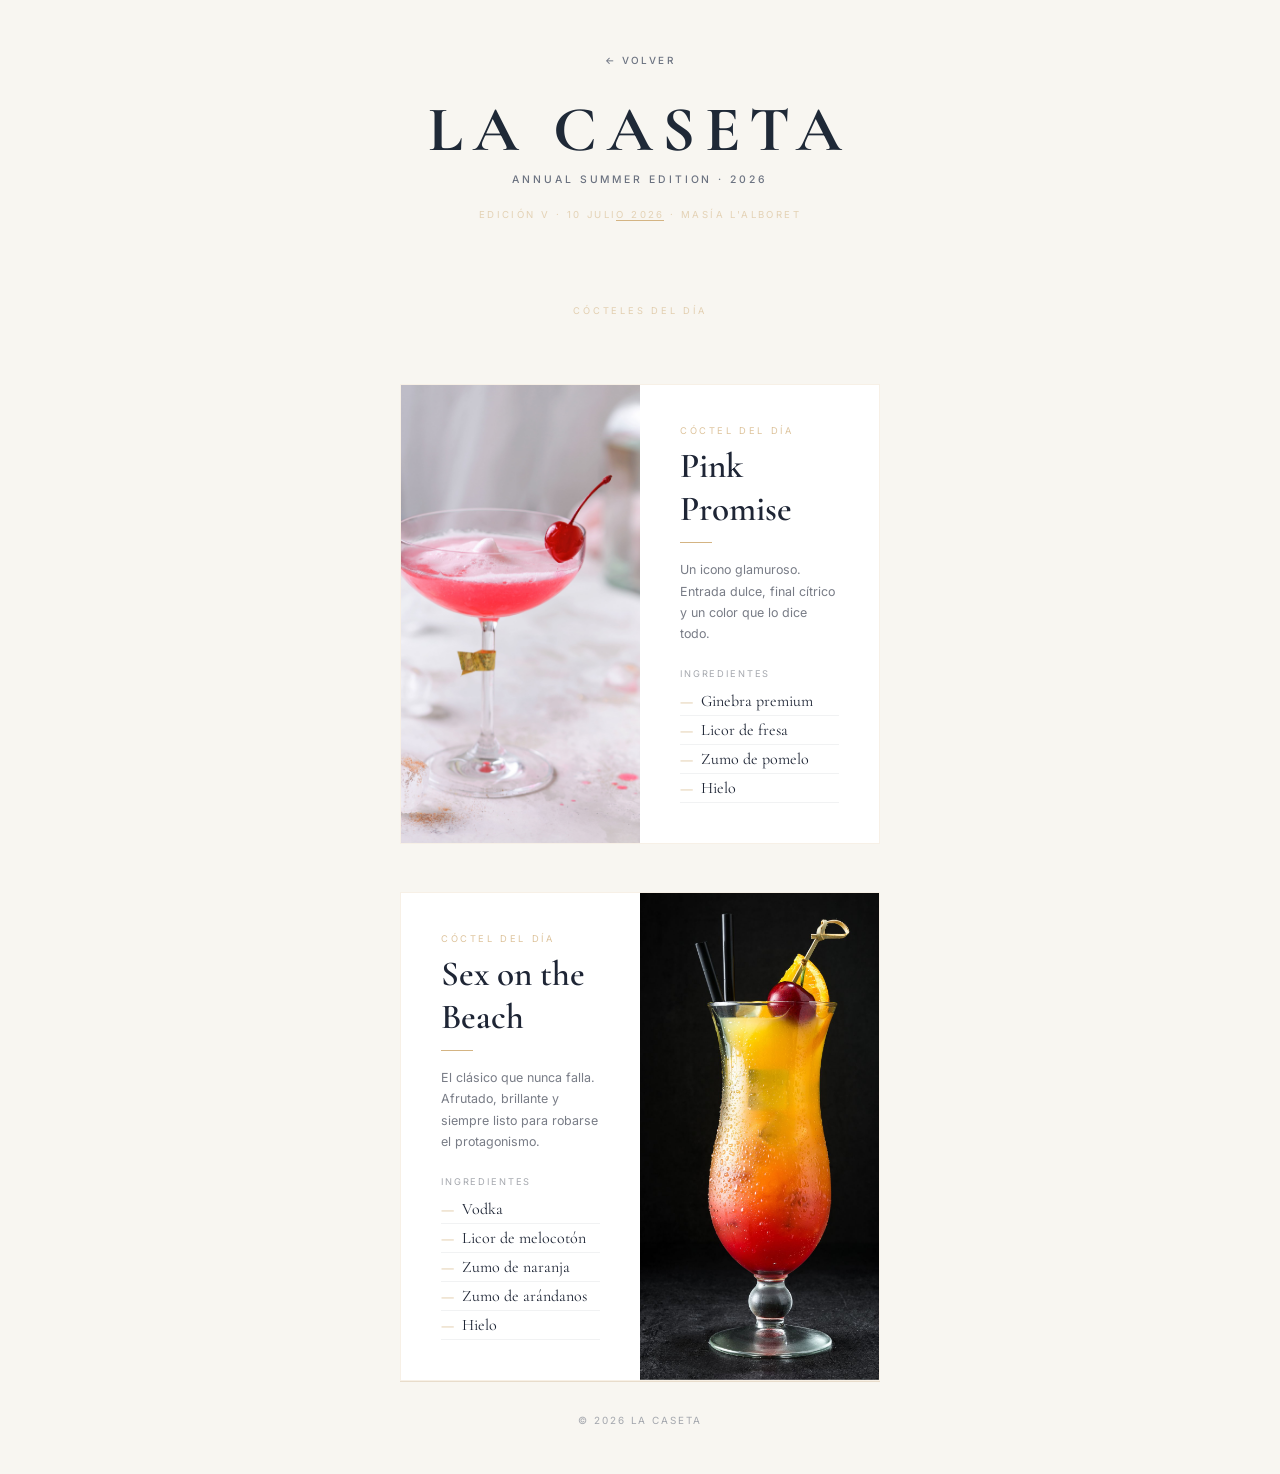
==== cocteles.html @ afa16cf3 "feat: nuevas páginas menú y cócteles con imágenes HTML: - Añadida menu.html con layout de platos por" ====
<!DOCTYPE html>
<html lang="es">
<head>
  <meta charset="UTF-8" />
  <meta name="viewport" content="width=device-width, initial-scale=1.0" />
  <title>La Caseta · Cócteles</title>
  <meta name="description" content="La Caseta — Cócteles de la noche. Edición V · 10 Julio 2026." />
  <meta property="og:title" content="La Caseta · Cócteles 2026" />
  <meta property="og:description" content="Cócteles del día · La Caseta V · 10 Julio 2026." />
  <meta property="og:type" content="website" />
  <meta property="og:image" content="assets/logos/og-image.png" />
  <link rel="icon" type="image/png" sizes="32x32" href="assets/logos/favicon-32x32.png" />
  <link rel="icon" type="image/png" sizes="16x16" href="assets/logos/favicon-16x16.png" />
  <link rel="apple-touch-icon" sizes="180x180" href="assets/logos/apple-touch-icon.png" />
  <link rel="preconnect" href="https://fonts.googleapis.com" />
  <link rel="preconnect" href="https://fonts.gstatic.com" crossorigin />
  <link href="https://fonts.googleapis.com/css2?family=Cormorant+Garamond:ital,wght@0,400;0,600;0,700;1,400&family=Inter:wght@400;500&display=swap" rel="stylesheet" />
  <link rel="stylesheet" href="css/variables.css" />
  <link rel="stylesheet" href="css/base.css" />
  <link rel="stylesheet" href="css/animations.css" />
  <link rel="stylesheet" href="css/links.css" />
  <style>
    .menu-event-subtitle {
      font-family: var(--font-body, Inter, sans-serif);
      font-size: 0.6rem;
      letter-spacing: 0.25em;
      text-transform: uppercase;
      color: rgba(212, 180, 131, 0.55);
      margin: 0.5rem 0 0;
    }

    .cocktails-section-label {
      font-family: var(--font-body, Inter, sans-serif);
      font-size: 0.58rem;
      letter-spacing: 0.3em;
      text-transform: uppercase;
      color: rgba(212, 180, 131, 0.6);
      margin: 2.5rem 0 1.75rem;
      display: block;
      text-align: center;
    }

    .cocktails-list {
      display: flex;
      flex-direction: column;
      gap: 3rem;
      margin-top: 2.5rem;
    }

    .cocktail-card {
      display: grid;
      grid-template-columns: 1fr 1fr;
      border: 1px solid rgba(212,180,131,0.2);
      overflow: hidden;
      background: #fff;
    }

    .cocktail-card--reverse {
      direction: rtl;
    }

    .cocktail-card--reverse > * {
      direction: ltr;
    }

    .cocktail-img-wrap {
      width: 100%;
      height: 100%;
      min-height: 360px;
      overflow: hidden;
    }

    .cocktail-img {
      width: 100%;
      height: 100%;
      object-fit: cover;
      transition: transform 0.6s ease;
    }

    .cocktail-card:hover .cocktail-img {
      transform: scale(1.04);
    }

    .cocktail-body {
      padding: 2.5rem;
      display: flex;
      flex-direction: column;
      justify-content: center;
    }

    .cocktail-label {
      font-family: 'Inter', sans-serif;
      font-size: 0.58rem;
      letter-spacing: 0.28em;
      text-transform: uppercase;
      color: rgba(212,180,131,0.8);
      margin: 0 0 0.5rem;
    }

    .cocktail-name {
      font-family: 'Cormorant Garamond', Georgia, serif;
      font-size: 2.2rem;
      font-weight: 600;
      color: #1e2535;
      margin: 0 0 0.75rem;
    }

    .cocktail-divider {
      display: block;
      width: 32px;
      height: 1px;
      background: #D4B483;
      margin-bottom: 1rem;
    }

    .cocktail-desc {
      font-family: 'Inter', sans-serif;
      font-size: 0.78rem;
      color: rgba(30,37,53,0.6);
      line-height: 1.7;
      margin: 0 0 1.5rem;
    }

    .cocktail-ingredients-label {
      font-family: 'Inter', sans-serif;
      font-size: 0.58rem;
      letter-spacing: 0.2em;
      text-transform: uppercase;
      color: rgba(30,37,53,0.4);
      margin: 0 0 0.5rem;
    }

    .cocktail-ingredients {
      list-style: none;
      padding: 0;
      margin: 0;
    }

    .cocktail-ingredients li {
      font-family: 'Cormorant Garamond', Georgia, serif;
      font-size: 1rem;
      color: #1e2535;
      padding: 0.25rem 0;
      border-bottom: 1px solid rgba(30,37,53,0.06);
    }

    .cocktail-ingredients li::before {
      content: '—';
      color: #D4B483;
      margin-right: 0.5rem;
    }

    @media (max-width: 600px) {
      .cocktail-card,
      .cocktail-card--reverse {
        grid-template-columns: 1fr;
        direction: ltr;
      }
      .cocktail-img-wrap {
        min-height: 240px;
      }
    }
  </style>
</head>

<body class="page-links">

  <div class="links-wrapper">

    <header class="links-header">
      <a href="links.html" class="links-back">Volver</a>
      <h1 class="links-title">La&nbsp;Caseta</h1>
      <p class="links-subtitle">Annual Summer Edition · 2026</p>
      <p class="menu-event-subtitle">Edición V · 10 Julio 2026 · Masía L'Alboret</p>
      <span class="header-line"></span>
    </header>

    <span class="cocktails-section-label">Cócteles del día</span>

    <div class="cocktails-list">

      <div class="cocktail-card">
        <div class="cocktail-img-wrap">
          <img src="assets/img/coctels/pinki-promise.jpg" alt="Pink Promise" class="cocktail-img" />
        </div>
        <div class="cocktail-body">
          <p class="cocktail-label">Cóctel del día</p>
          <h3 class="cocktail-name">Pink Promise</h3>
          <span class="cocktail-divider"></span>
          <p class="cocktail-desc">Un icono glamuroso. Entrada dulce, final cítrico y un color que lo dice todo.</p>
          <p class="cocktail-ingredients-label">Ingredientes</p>
          <ul class="cocktail-ingredients">
            <li>Ginebra premium</li>
            <li>Licor de fresa</li>
            <li>Zumo de pomelo</li>
            <li>Hielo</li>
          </ul>
        </div>
      </div>

      <div class="cocktail-card cocktail-card--reverse">
        <div class="cocktail-img-wrap">
          <img src="assets/img/coctels/sex-on-the-beach.jpg" alt="Sex on the Beach" class="cocktail-img" />
        </div>
        <div class="cocktail-body">
          <p class="cocktail-label">Cóctel del día</p>
          <h3 class="cocktail-name">Sex on the Beach</h3>
          <span class="cocktail-divider"></span>
          <p class="cocktail-desc">El clásico que nunca falla. Afrutado, brillante y siempre listo para robarse el protagonismo.</p>
          <p class="cocktail-ingredients-label">Ingredientes</p>
          <ul class="cocktail-ingredients">
            <li>Vodka</li>
            <li>Licor de melocotón</li>
            <li>Zumo de naranja</li>
            <li>Zumo de arándanos</li>
            <li>Hielo</li>
          </ul>
        </div>
      </div>

    </div>

    <footer class="links-footer">
      <p>© 2026 La Caseta</p>
    </footer>

  </div>

</body>
</html>
---- css/variables.css ----
/* ─── DESIGN TOKENS ──────────────────────────────────────────── */
:root {
  /* Colors */
  --color-white:    #FFFFFF;
  --color-ivory:    #F8F6F1;
  --color-sand:     #E8DCCB;
  --color-gold:     #D4B483;
  --color-gold-dim: rgba(212, 180, 131, 0.35);
  --color-blue:     #5E8FA8;
  --color-sage:     #B7C4B1;
  --color-gray:     #6B7280;
  --color-dark:     #1F2937;
  --color-dark-90:  rgba(31, 41, 55, 0.9);

  /* Typography */
  --font-display: 'Cormorant Garamond', Georgia, serif;
  --font-body:    'Inter', system-ui, sans-serif;

  /* Spacing scale */
  --space-xs:  0.5rem;
  --space-sm:  1rem;
  --space-md:  2rem;
  --space-lg:  4rem;
  --space-xl:  7rem;
  --space-2xl: 10rem;

  /* Motion */
  --ease-out:      cubic-bezier(0.22, 1, 0.36, 1);
  --ease-expo-out: cubic-bezier(0.16, 1, 0.3, 1);
  --ease-in-out:   cubic-bezier(0.65, 0, 0.35, 1);
  --duration-fast:   200ms;
  --duration-base:   350ms;
  --duration-slow:   700ms;

  /* Color extras */
  --color-gold-subtle: rgba(212, 180, 131, 0.12);
  --color-blue-focus:  rgba(94, 143, 168, 0.35);

  /* Nav */
  --nav-height: 64px;
}
---- css/base.css ----
/* ─── RESET ──────────────────────────────────────────────────── */
*, *::before, *::after {
  box-sizing: border-box;
  margin: 0;
  padding: 0;
}

html {
  scroll-behavior: smooth;
  -webkit-text-size-adjust: 100%;
}

body {
  font-family: var(--font-body);
  background-color: var(--color-white);
  color: var(--color-dark);
  overflow-x: hidden;
  -webkit-font-smoothing: antialiased;
}

img, picture, video, canvas, svg {
  display: block;
  max-width: 100%;
}

a {
  color: inherit;
}

button {
  font-family: inherit;
}

/* ─── SCROLLBAR ──────────────────────────────────────────────── */
::-webkit-scrollbar        { width: 5px; }
::-webkit-scrollbar-track  { background: var(--color-ivory); }
::-webkit-scrollbar-thumb  { background: var(--color-gold); }

/* ─── FOCUS VISIBLE ──────────────────────────────────────────── */
:focus { outline: none; }

:focus-visible {
  outline: 2px solid var(--color-blue);
  outline-offset: 3px;
}

/* Tighten focus ring for links inside dark backgrounds */
#proxima :focus-visible,
footer :focus-visible {
  outline-color: var(--color-gold);
}

/* ─── REDUCED MOTION ─────────────────────────────────────────── */
@media (prefers-reduced-motion: reduce) {
  *, *::before, *::after {
    animation-duration: 0.01ms !important;
    transition-duration: 0.01ms !important;
  }
  html { scroll-behavior: auto; }
}

@media (max-width: 768px) {
  html, body {
    overflow-x: hidden;
    max-width: 100vw;
  }
}

/* ─── UTILITY CLASSES ────────────────────────────────────────── */
.section-label {
  display: block;
  font-family: var(--font-body);
  font-size: 0.72rem;
  font-weight: 500;
  letter-spacing: 0.28em;
  text-transform: uppercase;
  color: var(--color-gray);
}

.section-title {
  font-family: var(--font-display);
  font-weight: 600;
  font-size: clamp(2rem, 4vw, 3.2rem);
  color: var(--color-dark);
  line-height: 1.1;
  margin-top: 0.6rem;
}

.gold-line {
  display: block;
  width: 48px;
  height: 1px;
  background: var(--color-gold);
  margin: 1rem auto 0;
}

/* ─── NAV ────────────────────────────────────────────────────── */
.site-nav {
  position: fixed;
  top: 0;
  left: 0;
  right: 0;
  z-index: 100;
  height: var(--nav-height);
  display: flex;
  align-items: center;
  justify-content: space-between;
  padding: 0 2rem;
  transition: background var(--duration-base) var(--ease-out),
              border-color var(--duration-base) var(--ease-out);
  border-bottom: 1px solid transparent;
}

.site-nav.scrolled {
  background: rgba(248, 246, 241, 0.92);
  backdrop-filter: blur(12px);
  -webkit-backdrop-filter: blur(12px);
  border-color: var(--color-sand);
}

.nav-logo {
  font-family: var(--font-display);
  font-weight: 700;
  font-size: 1.1rem;
  letter-spacing: 0.12em;
  text-transform: uppercase;
  text-decoration: none;
  color: var(--color-dark);
}

.nav-links {
  display: flex;
  align-items: center;
  gap: 2rem;
}

.nav-links a {
  font-family: var(--font-body);
  font-size: 0.68rem;
  font-weight: 500;
  letter-spacing: 0.2em;
  text-transform: uppercase;
  text-decoration: none;
  color: var(--color-gray);
  transition: color var(--duration-fast);
}

.nav-links a:hover {
  color: var(--color-dark);
}

.nav-links .nav-cta {
  color: var(--color-white);
  background: var(--color-blue);
  padding: 0.55rem 1.2rem;
  transition: background var(--duration-base) var(--ease-out),
              transform  var(--duration-fast) var(--ease-out);
}

.nav-links .nav-cta:hover {
  background: var(--color-gold);
  color: var(--color-white);
  transform: translateY(-1px);
}

.nav-links .nav-cta:focus-visible {
  outline: 2px solid var(--color-gold);
  outline-offset: 3px;
}

@media (max-width: 640px) {
  .nav-links a:not(.nav-cta):not(.nav-enlaces) { display: none; }
  .site-nav { padding: 0 1.25rem; }
  .nav-links { gap: 1rem; }

  /* Ensure CTA button meets 44px touch target */
  .nav-links .nav-cta {
    padding: 0.75rem 1.1rem;
    min-height: 44px;
    display: inline-flex;
    align-items: center;
    font-size: 0.65rem;
  }
}
---- css/animations.css ----
/* ─── KEYFRAMES ──────────────────────────────────────────────── */
@keyframes fadeUp {
  from { opacity: 0; transform: translateY(24px); }
  to   { opacity: 1; transform: translateY(0); }
}

/* Cinematic blur-fade used by links.html stagger */
@keyframes fadeUpBlur {
  from {
    opacity: 0;
    transform: translateY(22px);
    filter: blur(7px);
  }
  to {
    opacity: 1;
    transform: translateY(0);
    filter: blur(0);
  }
}

@keyframes expandWidth {
  from { transform: scaleX(0); }
  to   { transform: scaleX(1); }
}

@keyframes scrollPulse {
  0%, 100% { opacity: 1;   height: 40px; }
  50%       { opacity: 0.25; height: 20px; }
}

/* ─── HERO ENTRANCE (driven via data-anim + data-delay) ──────── */
[data-anim] {
  opacity: 0;
}

[data-anim].anim-in {
  animation-fill-mode: both;
}

[data-anim="fade-up"].anim-in {
  animation: fadeUp var(--duration-slow) var(--ease-out) both;
}

[data-anim="expand"].anim-in {
  animation: expandWidth 600ms var(--ease-out) both;
  transform-origin: left center;
}

/* ─── SCROLL REVEAL ──────────────────────────────────────────── */
.reveal {
  opacity: 0;
  transform: translateY(28px);
  transition:
    opacity  var(--duration-slow) var(--ease-out),
    transform var(--duration-slow) var(--ease-out);
}

.reveal.visible {
  opacity: 1;
  transform: translateY(0);
}

/* Timeline entry animations live in timeline.css (from-left / from-right) */

/* ── Mobile: strip heavy blur animations for performance ── */
@media (max-width: 768px) {
  [data-anim="fade-up"].anim-in {
    animation: fadeUp 500ms var(--ease-out) both;
  }

  /* No blur on reveal transitions — GPU-friendly */
  .reveal {
    filter: none;
    transition:
      opacity  500ms var(--ease-out),
      transform 500ms var(--ease-out);
  }

  .intro-scroll-hint .scroll-line {
    height: 28px;
  }
}

/* ─── INTRO SCROLL HINT ──────────────────────────────────────── */
.intro-scroll-hint {
  position: absolute;
  bottom: 2.5rem;
  left: 0;
  right: 0;
  display: flex;
  flex-direction: column;
  align-items: center;
  gap: 0.5rem;
  font-family: var(--font-body);
  font-size: 0.6rem;
  font-weight: 400;
  letter-spacing: 0.28em;
  text-transform: uppercase;
  color: var(--color-dark);
  text-decoration: none;
  opacity: 0;
  animation: fadeUp 1s var(--ease-out) 1.2s both;
  z-index: 10;
}

.intro-scroll-hint .scroll-line {
  width: 1px;
  height: 40px;
  background: var(--color-dark);
  animation: scrollPulse 2s ease-in-out 2s infinite;
}
---- css/links.css ----
/* ─── LINKS PAGE ─────────────────────────────────────────────── */
body.page-links {
  background-color: var(--color-ivory);
  display: flex;
  flex-direction: column;
  align-items: center;
  justify-content: center;
  min-height: 100vh;
  padding: 3rem 1.5rem;
}

.links-wrapper {
  width: 100%;
  max-width: 480px;
  display: flex;
  flex-direction: column;
  align-items: center;
}

/* ── Header ── */
.links-header {
  text-align: center;
  margin-bottom: 2.8rem;
  width: 100%;
}

.links-back {
  display: inline-block;
  font-family: var(--font-body);
  font-size: 0.62rem;
  font-weight: 500;
  letter-spacing: 0.25em;
  text-transform: uppercase;
  color: var(--color-gray);
  text-decoration: none;
  margin-bottom: 2rem;
  transition: color var(--duration-base);
}

.links-back::before { content: '← '; }
.links-back:hover   { color: var(--color-gold); }

.links-title {
  font-family: var(--font-display);
  font-weight: 700;
  font-size: clamp(2.8rem, 8vw, 4rem);
  letter-spacing: 0.15em;
  text-transform: uppercase;
  color: var(--color-dark);
  line-height: 1;
  margin-bottom: 0.7rem;
}

.links-subtitle {
  font-family: var(--font-body);
  font-size: 0.65rem;
  font-weight: 500;
  letter-spacing: 0.28em;
  text-transform: uppercase;
  color: var(--color-gray);
  margin-bottom: 1.4rem;
}

.header-line {
  display: block;
  width: 48px;
  height: 1px;
  background: var(--color-gold);
  margin: 0 auto;
}

/* ── Links list ── */
.links-list {
  width: 100%;
  list-style: none;
  margin-bottom: 3rem;
}

.links-list li {
  margin-bottom: 0.7rem;
}

/* Cinematic staggered entrance: blur clears as items rise */
.links-list li:nth-child(1) { animation: fadeUpBlur 0.75s var(--ease-out) 0.10s both; }
.links-list li:nth-child(2) { animation: fadeUpBlur 0.75s var(--ease-out) 0.20s both; }
.links-list li:nth-child(3) { animation: fadeUpBlur 0.75s var(--ease-out) 0.30s both; }
.links-list li:nth-child(4) { animation: fadeUpBlur 0.75s var(--ease-out) 0.40s both; }
.links-list li:nth-child(5) { animation: fadeUpBlur 0.75s var(--ease-out) 0.50s both; }

/* Header stagger too */
.links-header { animation: fadeUpBlur 0.8s var(--ease-out) 0s both; }

.link-item {
  display: flex;
  align-items: center;
  justify-content: space-between;
  padding: 1.15rem 1.8rem;
  background: var(--color-white);
  border: 1px solid var(--color-sand);
  text-decoration: none;
  color: var(--color-dark);
  position: relative;
  overflow: hidden;
  transition: border-color var(--duration-base);
}

/* Wipe overlay */
.link-item::before {
  content: '';
  position: absolute;
  inset: 0;
  background: var(--color-dark);
  transform: translateX(-101%);
  transition: transform var(--duration-base) var(--ease-out);
  z-index: 0;
}

.link-item:hover::before { transform: translateX(0); }
.link-item:hover          { border-color: var(--color-dark); }

.link-item-text {
  font-family: var(--font-body);
  font-size: 0.7rem;
  font-weight: 500;
  letter-spacing: 0.22em;
  text-transform: uppercase;
  position: relative;
  z-index: 1;
  transition: color var(--duration-fast);
}

.link-item:hover .link-item-text { color: var(--color-white); }

.link-arrow {
  font-family: var(--font-display);
  font-size: 1.1rem;
  color: var(--color-gold);
  position: relative;
  z-index: 1;
  transition: transform var(--duration-base) var(--ease-out);
  line-height: 1;
}

.link-item:hover .link-arrow { transform: translateX(5px); }

/* ── Footer ── */
.links-footer {
  width: 100%;
  text-align: center;
  padding-top: 2rem;
  border-top: 1px solid var(--color-sand);
  background: none;
}

.links-footer p {
  font-family: var(--font-body);
  font-size: 0.62rem;
  font-weight: 400;
  letter-spacing: 0.2em;
  text-transform: uppercase;
  color: var(--color-gray);
  opacity: 0.6;
}

/* ── Mobile ── */
@media (max-width: 640px) {
  body.page-links { padding: 2rem 1.25rem; }

  .links-title { font-size: clamp(2.2rem, 10vw, 3rem); }

  .links-subtitle { font-size: 0.75rem; }

  .link-item {
    padding: 1rem 1.25rem;
    min-height: 54px; /* generous touch target */
  }

  .link-item-text { font-size: 0.75rem; }
}

/* Featured */
.link-item--featured {
  background: var(--color-dark);
  border-color: var(--color-dark);
}

.link-item--featured::before { background: var(--color-blue); }
.link-item--featured .link-item-text { color: var(--color-white); }
.link-item--featured:hover { border-color: var(--color-blue); }
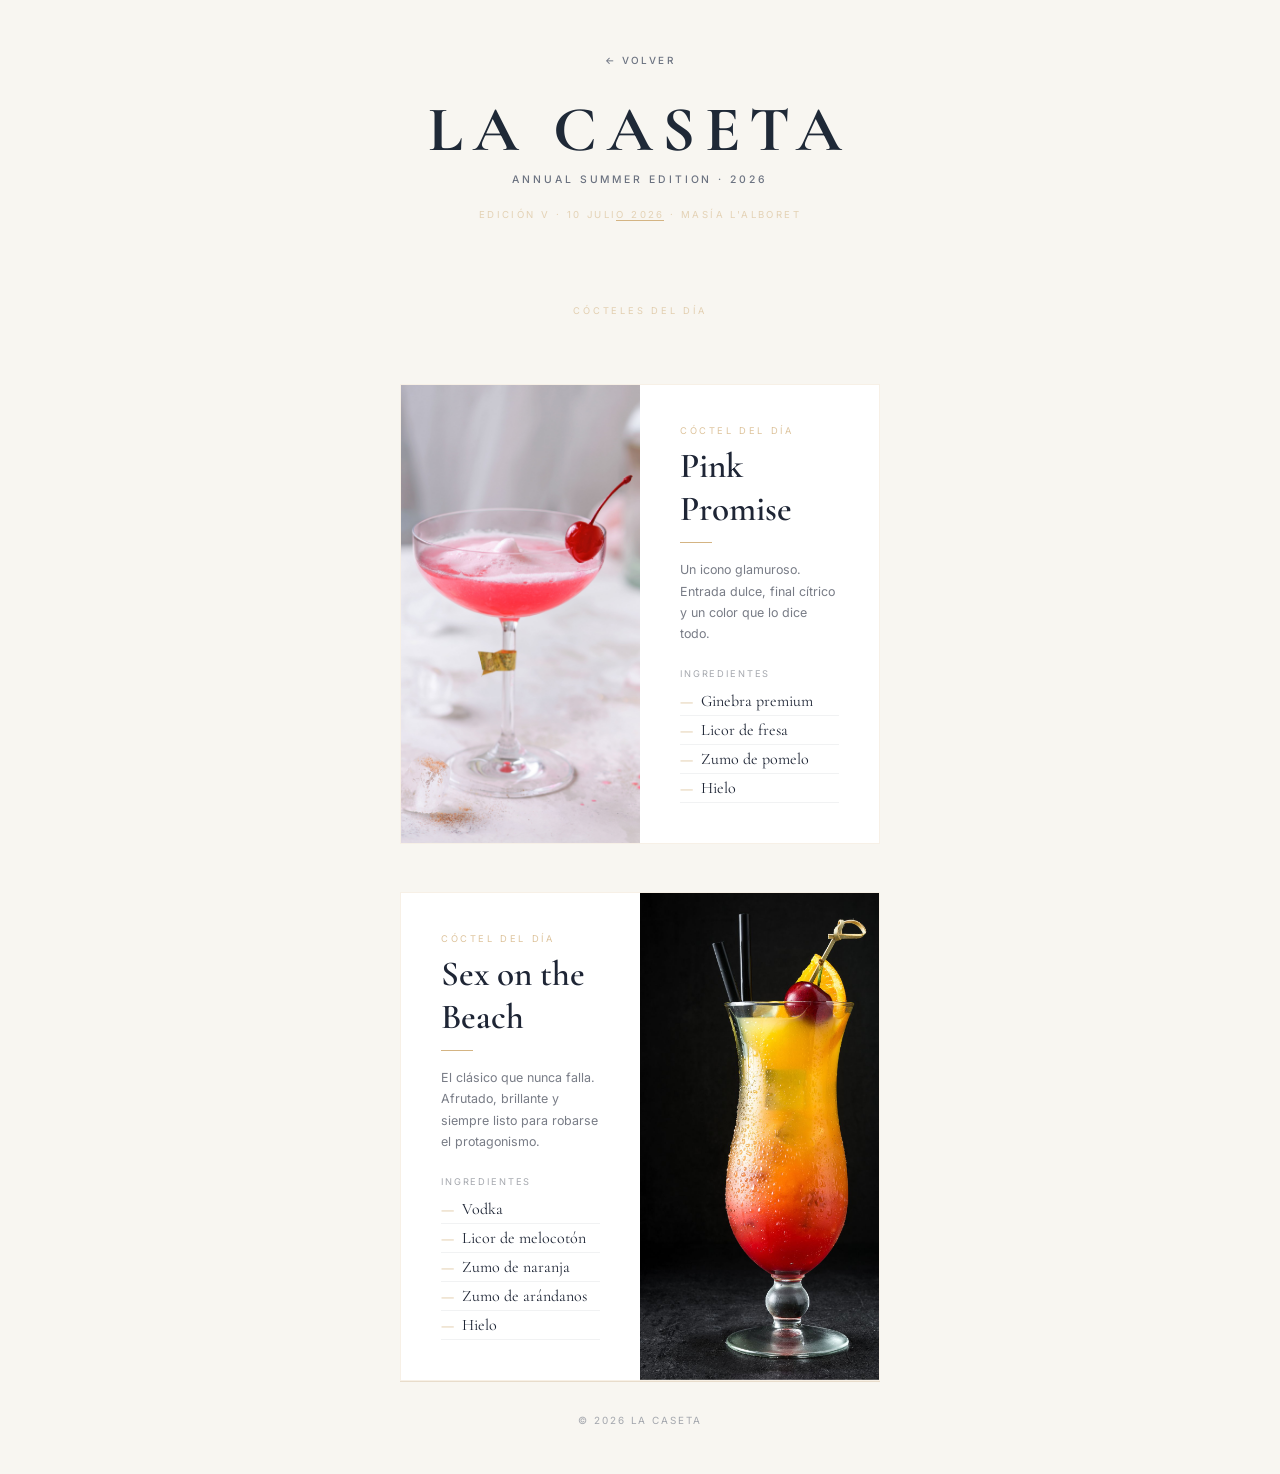
==== commit caaa1504: "refactor: separar CSS de menu y cócteles en archivos externos CSS: - Añadido css/menu.css con estilo" ====
--- a/cocteles.html
+++ b/cocteles.html
@@ -19,148 +19,7 @@
   <link rel="stylesheet" href="css/base.css" />
   <link rel="stylesheet" href="css/animations.css" />
   <link rel="stylesheet" href="css/links.css" />
-  <style>
-    .menu-event-subtitle {
-      font-family: var(--font-body, Inter, sans-serif);
-      font-size: 0.6rem;
-      letter-spacing: 0.25em;
-      text-transform: uppercase;
-      color: rgba(212, 180, 131, 0.55);
-      margin: 0.5rem 0 0;
-    }
-
-    .cocktails-section-label {
-      font-family: var(--font-body, Inter, sans-serif);
-      font-size: 0.58rem;
-      letter-spacing: 0.3em;
-      text-transform: uppercase;
-      color: rgba(212, 180, 131, 0.6);
-      margin: 2.5rem 0 1.75rem;
-      display: block;
-      text-align: center;
-    }
-
-    .cocktails-list {
-      display: flex;
-      flex-direction: column;
-      gap: 3rem;
-      margin-top: 2.5rem;
-    }
-
-    .cocktail-card {
-      display: grid;
-      grid-template-columns: 1fr 1fr;
-      border: 1px solid rgba(212,180,131,0.2);
-      overflow: hidden;
-      background: #fff;
-    }
-
-    .cocktail-card--reverse {
-      direction: rtl;
-    }
-
-    .cocktail-card--reverse > * {
-      direction: ltr;
-    }
-
-    .cocktail-img-wrap {
-      width: 100%;
-      height: 100%;
-      min-height: 360px;
-      overflow: hidden;
-    }
-
-    .cocktail-img {
-      width: 100%;
-      height: 100%;
-      object-fit: cover;
-      transition: transform 0.6s ease;
-    }
-
-    .cocktail-card:hover .cocktail-img {
-      transform: scale(1.04);
-    }
-
-    .cocktail-body {
-      padding: 2.5rem;
-      display: flex;
-      flex-direction: column;
-      justify-content: center;
-    }
-
-    .cocktail-label {
-      font-family: 'Inter', sans-serif;
-      font-size: 0.58rem;
-      letter-spacing: 0.28em;
-      text-transform: uppercase;
-      color: rgba(212,180,131,0.8);
-      margin: 0 0 0.5rem;
-    }
-
-    .cocktail-name {
-      font-family: 'Cormorant Garamond', Georgia, serif;
-      font-size: 2.2rem;
-      font-weight: 600;
-      color: #1e2535;
-      margin: 0 0 0.75rem;
-    }
-
-    .cocktail-divider {
-      display: block;
-      width: 32px;
-      height: 1px;
-      background: #D4B483;
-      margin-bottom: 1rem;
-    }
-
-    .cocktail-desc {
-      font-family: 'Inter', sans-serif;
-      font-size: 0.78rem;
-      color: rgba(30,37,53,0.6);
-      line-height: 1.7;
-      margin: 0 0 1.5rem;
-    }
-
-    .cocktail-ingredients-label {
-      font-family: 'Inter', sans-serif;
-      font-size: 0.58rem;
-      letter-spacing: 0.2em;
-      text-transform: uppercase;
-      color: rgba(30,37,53,0.4);
-      margin: 0 0 0.5rem;
-    }
-
-    .cocktail-ingredients {
-      list-style: none;
-      padding: 0;
-      margin: 0;
-    }
-
-    .cocktail-ingredients li {
-      font-family: 'Cormorant Garamond', Georgia, serif;
-      font-size: 1rem;
-      color: #1e2535;
-      padding: 0.25rem 0;
-      border-bottom: 1px solid rgba(30,37,53,0.06);
-    }
-
-    .cocktail-ingredients li::before {
-      content: '—';
-      color: #D4B483;
-      margin-right: 0.5rem;
-    }
-
-    @media (max-width: 600px) {
-      .cocktail-card,
-      .cocktail-card--reverse {
-        grid-template-columns: 1fr;
-        direction: ltr;
-      }
-      .cocktail-img-wrap {
-        min-height: 240px;
-      }
-    }
-  </style>
+  <link rel="stylesheet" href="css/cocteles.css" />
 </head>
 
 <body class="page-links">
--- a/css/cocteles.css
+++ b/css/cocteles.css
@@ -0,0 +1,143 @@
+/* ─── CÓCTELES PAGE ───────────────────────────────────────────── */
+.menu-event-subtitle {
+  font-family: var(--font-body, Inter, sans-serif);
+  font-size: 0.6rem;
+  letter-spacing: 0.25em;
+  text-transform: uppercase;
+  color: rgba(212, 180, 131, 0.55);
+  margin: 0.5rem 0 0;
+}
+
+.cocktails-section-label {
+  font-family: var(--font-body, Inter, sans-serif);
+  font-size: 0.58rem;
+  letter-spacing: 0.3em;
+  text-transform: uppercase;
+  color: rgba(212, 180, 131, 0.6);
+  margin: 2.5rem 0 1.75rem;
+  display: block;
+  text-align: center;
+}
+
+.cocktails-list {
+  display: flex;
+  flex-direction: column;
+  gap: 3rem;
+  margin-top: 2.5rem;
+}
+
+.cocktail-card {
+  display: grid;
+  grid-template-columns: 1fr 1fr;
+  border: 1px solid rgba(212, 180, 131, 0.2);
+  overflow: hidden;
+  background: #fff;
+}
+
+.cocktail-card--reverse {
+  direction: rtl;
+}
+
+.cocktail-card--reverse > * {
+  direction: ltr;
+}
+
+.cocktail-img-wrap {
+  width: 100%;
+  height: 100%;
+  min-height: 360px;
+  overflow: hidden;
+}
+
+.cocktail-img {
+  width: 100%;
+  height: 100%;
+  object-fit: cover;
+  object-position: 30% top;
+  transition: transform 0.6s ease;
+}
+
+.cocktail-card:hover .cocktail-img {
+  transform: scale(1.04);
+}
+
+.cocktail-body {
+  padding: 2.5rem;
+  display: flex;
+  flex-direction: column;
+  justify-content: center;
+}
+
+.cocktail-label {
+  font-family: 'Inter', sans-serif;
+  font-size: 0.58rem;
+  letter-spacing: 0.28em;
+  text-transform: uppercase;
+  color: rgba(212, 180, 131, 0.8);
+  margin: 0 0 0.5rem;
+}
+
+.cocktail-name {
+  font-family: 'Cormorant Garamond', Georgia, serif;
+  font-size: 2.2rem;
+  font-weight: 600;
+  color: #1e2535;
+  margin: 0 0 0.75rem;
+}
+
+.cocktail-divider {
+  display: block;
+  width: 32px;
+  height: 1px;
+  background: #D4B483;
+  margin-bottom: 1rem;
+}
+
+.cocktail-desc {
+  font-family: 'Inter', sans-serif;
+  font-size: 0.78rem;
+  color: rgba(30, 37, 53, 0.6);
+  line-height: 1.7;
+  margin: 0 0 1.5rem;
+}
+
+.cocktail-ingredients-label {
+  font-family: 'Inter', sans-serif;
+  font-size: 0.58rem;
+  letter-spacing: 0.2em;
+  text-transform: uppercase;
+  color: rgba(30, 37, 53, 0.4);
+  margin: 0 0 0.5rem;
+}
+
+.cocktail-ingredients {
+  list-style: none;
+  padding: 0;
+  margin: 0;
+}
+
+.cocktail-ingredients li {
+  font-family: 'Cormorant Garamond', Georgia, serif;
+  font-size: 1rem;
+  color: #1e2535;
+  padding: 0.25rem 0;
+  border-bottom: 1px solid rgba(30, 37, 53, 0.06);
+}
+
+.cocktail-ingredients li::before {
+  content: '—';
+  color: #D4B483;
+  margin-right: 0.5rem;
+}
+
+@media (max-width: 600px) {
+  .cocktail-card,
+  .cocktail-card--reverse {
+    grid-template-columns: 1fr;
+    direction: ltr;
+  }
+
+  .cocktail-img-wrap {
+    min-height: 240px;
+  }
+}
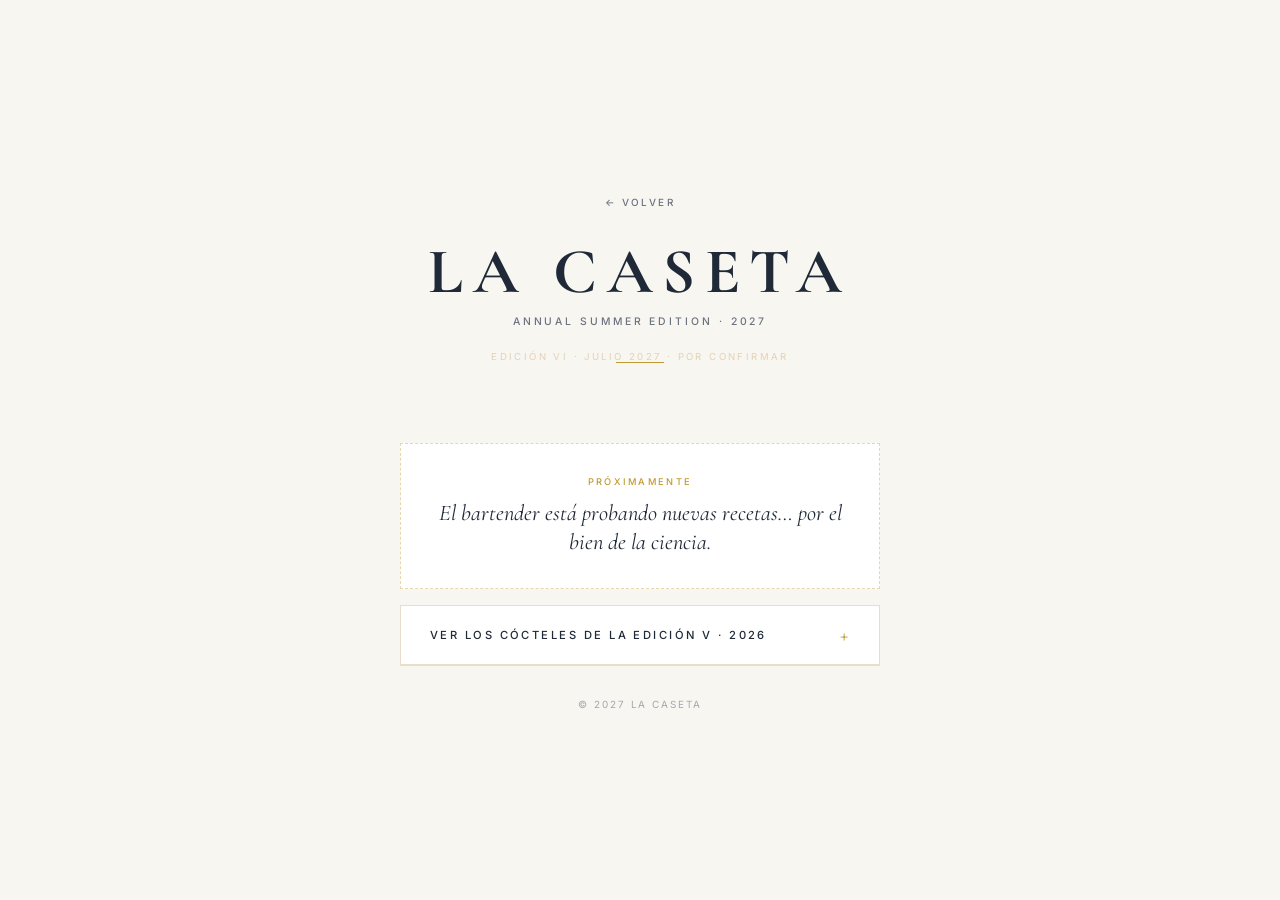
==== commit ca3ba2de: "Galería 2026 con dos fotos y menú/cócteles de 2027 próximamente" ====
--- a/cocteles.html
+++ b/cocteles.html
@@ -4,9 +4,9 @@
   <meta charset="UTF-8" />
   <meta name="viewport" content="width=device-width, initial-scale=1.0" />
   <title>La Caseta · Cócteles</title>
-  <meta name="description" content="La Caseta — Cócteles de la noche. Edición V · 10 Julio 2026." />
-  <meta property="og:title" content="La Caseta · Cócteles 2026" />
-  <meta property="og:description" content="Cócteles del día · La Caseta V · 10 Julio 2026." />
+  <meta name="description" content="La Caseta — Cócteles de la edición VI, próximamente. Aquí también puedes ver los de la edición V." />
+  <meta property="og:title" content="La Caseta · Cócteles 2027" />
+  <meta property="og:description" content="Cócteles de La Caseta VI · Julio 2027 · Próximamente." />
   <meta property="og:type" content="website" />
   <meta property="og:image" content="assets/logos/og-image.png" />
   <link rel="icon" type="image/png" sizes="32x32" href="assets/logos/favicon-32x32.png" />
@@ -29,58 +29,71 @@
     <header class="links-header">
       <a href="links.html" class="links-back">Volver</a>
       <h1 class="links-title">La&nbsp;Caseta</h1>
-      <p class="links-subtitle">Annual Summer Edition · 2026</p>
-      <p class="menu-event-subtitle">Edición V · 10 Julio 2026 · Masía L'Alboret</p>
+      <p class="links-subtitle">Annual Summer Edition · 2027</p>
+      <p class="menu-event-subtitle">Edición VI · Julio 2027 · por confirmar</p>
       <span class="header-line"></span>
     </header>
 
-    <span class="cocktails-section-label">Cócteles del día</span>
+    <div class="soon-box">
+      <span class="soon-tag">Próximamente</span>
+      <p class="soon-msg">El bartender está probando nuevas recetas… por el bien de la ciencia.</p>
+    </div>
 
-    <div class="cocktails-list">
+    <details class="prev-edition">
+      <summary class="prev-edition-btn">Ver los cócteles de la Edición V · 2026</summary>
 
-      <div class="cocktail-card">
-        <div class="cocktail-img-wrap">
-          <img src="assets/img/coctels/pinki-promise.jpg" alt="Pink Promise" class="cocktail-img" />
-        </div>
-        <div class="cocktail-body">
-          <p class="cocktail-label">Cóctel del día</p>
-          <h3 class="cocktail-name">Pink Promise</h3>
-          <span class="cocktail-divider"></span>
-          <p class="cocktail-desc">Un icono glamuroso. Entrada dulce, final cítrico y un color que lo dice todo.</p>
-          <p class="cocktail-ingredients-label">Ingredientes</p>
-          <ul class="cocktail-ingredients">
-            <li>Ginebra premium</li>
-            <li>Licor de fresa</li>
-            <li>Zumo de pomelo</li>
-            <li>Hielo</li>
-          </ul>
+      <div class="prev-edition-body">
+        <p class="menu-event-subtitle">Edición V · 10 Julio 2026 · Masía L'Alboret</p>
+
+        <span class="cocktails-section-label">Cócteles del día</span>
+
+        <div class="cocktails-list">
+
+          <div class="cocktail-card">
+            <div class="cocktail-img-wrap">
+              <img src="assets/img/coctels/pinki-promise.jpg" alt="Pink Promise" class="cocktail-img" loading="lazy" />
+            </div>
+            <div class="cocktail-body">
+              <p class="cocktail-label">Cóctel del día</p>
+              <h3 class="cocktail-name">Pink Promise</h3>
+              <span class="cocktail-divider"></span>
+              <p class="cocktail-desc">Un icono glamuroso. Entrada dulce, final cítrico y un color que lo dice todo.</p>
+              <p class="cocktail-ingredients-label">Ingredientes</p>
+              <ul class="cocktail-ingredients">
+                <li>Ginebra premium</li>
+                <li>Licor de fresa</li>
+                <li>Zumo de pomelo</li>
+                <li>Hielo</li>
+              </ul>
+            </div>
+          </div>
+
+          <div class="cocktail-card cocktail-card--reverse">
+            <div class="cocktail-img-wrap">
+              <img src="assets/img/coctels/sex-on-the-beach.jpg" alt="Sex on the Beach" class="cocktail-img" loading="lazy" />
+            </div>
+            <div class="cocktail-body">
+              <p class="cocktail-label">Cóctel del día</p>
+              <h3 class="cocktail-name">Sex on the Beach</h3>
+              <span class="cocktail-divider"></span>
+              <p class="cocktail-desc">El clásico que nunca falla. Afrutado, brillante y siempre listo para robarse el protagonismo.</p>
+              <p class="cocktail-ingredients-label">Ingredientes</p>
+              <ul class="cocktail-ingredients">
+                <li>Vodka</li>
+                <li>Licor de melocotón</li>
+                <li>Zumo de naranja</li>
+                <li>Zumo de arándanos</li>
+                <li>Hielo</li>
+              </ul>
+            </div>
+          </div>
+
         </div>
       </div>
-
-      <div class="cocktail-card cocktail-card--reverse">
-        <div class="cocktail-img-wrap">
-          <img src="assets/img/coctels/sex-on-the-beach.jpg" alt="Sex on the Beach" class="cocktail-img" />
-        </div>
-        <div class="cocktail-body">
-          <p class="cocktail-label">Cóctel del día</p>
-          <h3 class="cocktail-name">Sex on the Beach</h3>
-          <span class="cocktail-divider"></span>
-          <p class="cocktail-desc">El clásico que nunca falla. Afrutado, brillante y siempre listo para robarse el protagonismo.</p>
-          <p class="cocktail-ingredients-label">Ingredientes</p>
-          <ul class="cocktail-ingredients">
-            <li>Vodka</li>
-            <li>Licor de melocotón</li>
-            <li>Zumo de naranja</li>
-            <li>Zumo de arándanos</li>
-            <li>Hielo</li>
-          </ul>
-        </div>
-      </div>
-
-    </div>
+    </details>
 
     <footer class="links-footer">
-      <p>© 2026 La Caseta</p>
+      <p>© 2027 La Caseta</p>
     </footer>
 
   </div>
--- a/css/variables.css
+++ b/css/variables.css
@@ -4,8 +4,8 @@
   --color-white:    #FFFFFF;
   --color-ivory:    #F8F6F1;
   --color-sand:     #E8DCCB;
-  --color-gold:     #D4B483;
-  --color-gold-dim: rgba(212, 180, 131, 0.35);
+  --color-gold:     #C09A30;
+  --color-gold-dim: rgba(192, 154, 48, 0.40);
   --color-blue:     #5E8FA8;
   --color-sage:     #B7C4B1;
   --color-gray:     #6B7280;
@@ -33,7 +33,7 @@
   --duration-slow:   700ms;
 
   /* Color extras */
-  --color-gold-subtle: rgba(212, 180, 131, 0.12);
+  --color-gold-subtle: rgba(192, 154, 48, 0.14);
   --color-blue-focus:  rgba(94, 143, 168, 0.35);
 
   /* Nav */
--- a/css/links.css
+++ b/css/links.css
@@ -187,3 +187,89 @@
 .link-item--featured::before { background: var(--color-blue); }
 .link-item--featured .link-item-text { color: var(--color-white); }
 .link-item--featured:hover { border-color: var(--color-blue); }
+
+/* Próximamente: aviso dentro de las páginas de menú y cócteles */
+.soon-box {
+  width: 100%;
+  display: flex;
+  flex-direction: column;
+  align-items: center;
+  gap: 0.7rem;
+  margin-top: 2.2rem;
+  padding: 2rem 1.8rem;
+  background: var(--color-white);
+  border: 1px dashed var(--color-gold-dim);
+  text-align: center;
+  animation: fadeUpBlur 0.75s var(--ease-out) 0.15s both;
+}
+
+.soon-tag {
+  font-family: var(--font-body);
+  font-size: 0.58rem;
+  font-weight: 500;
+  letter-spacing: 0.25em;
+  text-transform: uppercase;
+  color: var(--color-gold);
+}
+
+.soon-msg {
+  font-family: var(--font-display);
+  font-style: italic;
+  font-size: 1.4rem;
+  line-height: 1.3;
+  color: var(--color-dark);
+}
+
+/* Edición anterior: desplegable con aspecto de botón */
+.prev-edition {
+  width: 100%;
+  margin-top: 1rem;
+  animation: fadeUpBlur 0.75s var(--ease-out) 0.3s both;
+}
+
+.prev-edition-btn {
+  display: flex;
+  align-items: center;
+  justify-content: space-between;
+  gap: 1rem;
+  padding: 1.15rem 1.8rem;
+  background: var(--color-white);
+  border: 1px solid var(--color-sand);
+  font-family: var(--font-body);
+  font-size: 0.7rem;
+  font-weight: 500;
+  letter-spacing: 0.22em;
+  text-transform: uppercase;
+  color: var(--color-dark);
+  cursor: pointer;
+  list-style: none;
+  transition: border-color var(--duration-base);
+}
+
+.prev-edition-btn::-webkit-details-marker { display: none; }
+
+.prev-edition-btn::after {
+  content: '+';
+  font-family: var(--font-display);
+  font-size: 1.3rem;
+  color: var(--color-gold);
+  line-height: 1;
+}
+
+.prev-edition[open] .prev-edition-btn::after { content: '–'; }
+.prev-edition-btn:hover { border-color: var(--color-dark); }
+
+.prev-edition-body { padding-top: 1.5rem; }
+
+.prev-edition-body > .menu-event-subtitle { text-align: center; }
+
+@media (max-width: 640px) {
+  .soon-box { padding: 1.6rem 1.25rem; }
+  .soon-msg { font-size: 1.25rem; }
+
+  .prev-edition-btn {
+    padding: 1rem 1.25rem;
+    min-height: 54px; /* generous touch target */
+    font-size: 0.75rem;
+  }
+}
--- a/css/cocteles.css
+++ b/css/cocteles.css
@@ -140,4 +140,4 @@
   .cocktail-img-wrap {
     min-height: 240px;
   }
-}
+}
